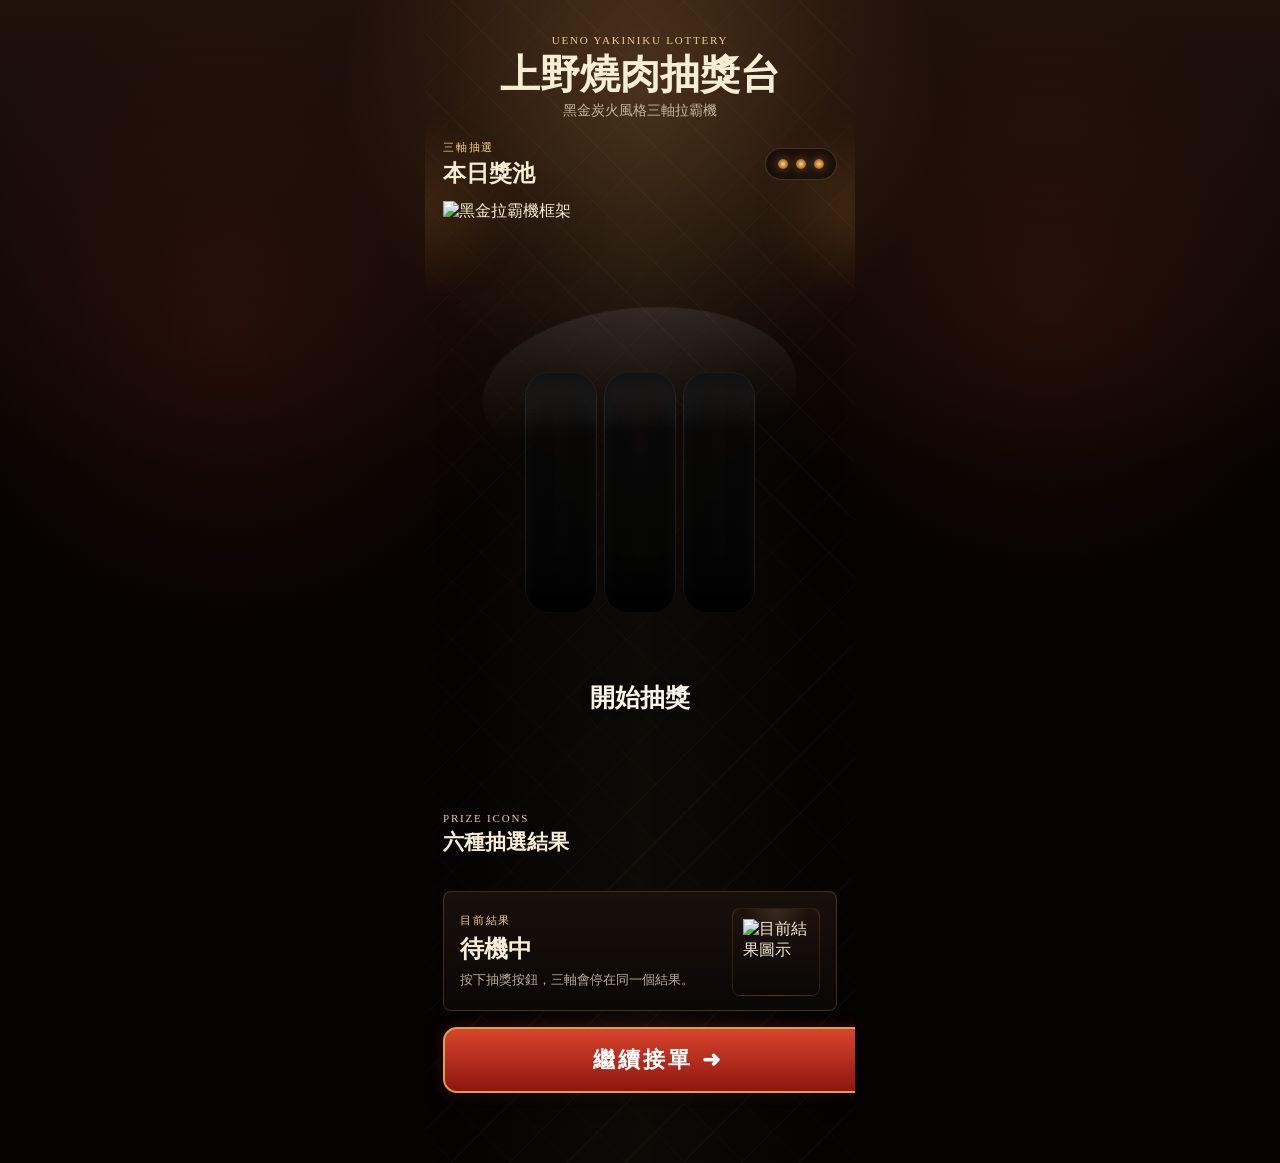
==== slot/index.html @ e1900e14 "slot 頁加 CSS/JS 版本號，強制更新對稱修正（避免快取舊版） Co-Authored-By: Claude Opus 4.8 <noreply@anthropic.com>" ====
<!doctype html>
<html lang="zh-Hant">
<head>
  <meta charset="utf-8" />
  <meta name="viewport" content="width=device-width, initial-scale=1, viewport-fit=cover" />
  <meta name="theme-color" content="#140b07" />
  <title>上野燒肉拉霸機</title>
  <link rel="stylesheet" href="./style.css?v=2" />
</head>
<body>
  <main class="slot-app">
    <div class="backdrop-glow backdrop-glow--left" aria-hidden="true"></div>
    <div class="backdrop-glow backdrop-glow--right" aria-hidden="true"></div>

    <header class="brand-bar">
      <p class="brand-bar__eyebrow">UENO YAKINIKU LOTTERY</p>
      <h1 class="brand-bar__title">上野燒肉抽獎台</h1>
      <p class="brand-bar__subtitle">黑金炭火風格三軸拉霸機</p>
    </header>

    <section class="machine-stage" aria-labelledby="machineTitle">
      <div class="machine-stage__header">
        <div>
          <p class="stage-chip">三軸抽選</p>
          <h2 id="machineTitle" class="stage-title">本日獎池</h2>
        </div>
        <div class="status-lamp" aria-hidden="true">
          <span></span>
          <span></span>
          <span></span>
        </div>
      </div>

      <div class="machine-shell">
        <img class="machine-frame" src="./assets/transparent/slot-frame.png" alt="黑金拉霸機框架" />

        <div class="machine-reels" aria-live="polite">
          <div class="reel-window">
            <div class="reel-track" data-reel="0"></div>
          </div>
          <div class="reel-window">
            <div class="reel-track" data-reel="1"></div>
          </div>
          <div class="reel-window">
            <div class="reel-track" data-reel="2"></div>
          </div>
        </div>

        <button id="spinButton" class="spin-button spin-button--machine" type="button">
          <img class="spin-button__asset" src="./assets/transparent/draw-button.png" alt="" aria-hidden="true" />
          <span class="spin-button__text">開始抽獎</span>
        </button>

        <div class="machine-sheen" aria-hidden="true"></div>
      </div>
    </section>

    <section class="prize-grid" aria-labelledby="prizeGridTitle">
      <div class="section-heading">
        <p class="section-heading__eyebrow">Prize Icons</p>
        <h2 id="prizeGridTitle" class="section-heading__title">六種抽選結果</h2>
      </div>

      <div id="prizeCards" class="prize-grid__cards"></div>
    </section>

    <section class="draw-panel" aria-labelledby="drawStatusTitle">
      <div class="draw-status">
        <div class="draw-status__copy">
          <p class="draw-status__eyebrow" id="drawStatusTitle">目前結果</p>
          <strong id="resultLabel" class="draw-status__title">待機中</strong>
          <p id="resultDetail" class="draw-status__detail">按下抽獎按鈕，三軸會停在同一個結果。</p>
        </div>
        <div class="draw-status__icon">
          <img id="resultIcon" src="./assets/transparent/ember-grill.png" alt="目前結果圖示" />
        </div>
      </div>
    </section>

    <a class="back-to-game" href="../index.html">繼續接單 ➜</a>
  </main>

  <script src="./app.js?v=2"></script>
</body>
</html>
---- slot/style.css ----
* {
  box-sizing: border-box;
}

:root {
  --charcoal-void: #090403;
  --ember-wall: #140b07;
  --ash-brown: #26140d;
  --lacquer-panel: rgba(22, 13, 10, 0.92);
  --gold-rim: #d6a24d;
  --gold-soft: #f3d189;
  --brass-shadow: rgba(92, 54, 17, 0.36);
  --coal-line: rgba(226, 180, 100, 0.22);
  --ember-text: #f8edd5;
  --ember-muted: rgba(248, 237, 213, 0.72);
  --ember-warning: #bf5f2f;
  --machine-width: min(100vw, 430px);
  --app-pad: 18px;
  --window-radius: 24px;
}

html,
body {
  margin: 0;
  min-height: 100%;
  background:
    radial-gradient(circle at 50% 0%, rgba(202, 126, 47, 0.18), transparent 30%),
    radial-gradient(circle at 20% 24%, rgba(96, 35, 18, 0.31), transparent 32%),
    radial-gradient(circle at 80% 24%, rgba(96, 35, 18, 0.31), transparent 32%),
    linear-gradient(180deg, #23110b, #090403 34%, #050201 100%);
  color: var(--ember-text);
  font-family: "BiauKai TC", "STKaiti", "Noto Serif TC", "PingFang TC", "Microsoft JhengHei", serif;
}

body {
  overflow-x: hidden;
}

button {
  font: inherit;
}

.slot-app {
  position: relative;
  width: var(--machine-width);
  margin: 0 auto;
  padding: 20px var(--app-pad) 28px;
  overflow: hidden;
  isolation: isolate;
}

.slot-app::before {
  content: "";
  position: absolute;
  inset: 0;
  background:
    linear-gradient(90deg, transparent 0, rgba(255, 227, 160, 0.04) 50%, transparent 100%),
    repeating-linear-gradient(
      135deg,
      transparent 0 20px,
      rgba(255, 210, 132, 0.022) 20px 21px,
      transparent 21px 41px
    ),
    repeating-linear-gradient(
      45deg,
      transparent 0 20px,
      rgba(255, 210, 132, 0.022) 20px 21px,
      transparent 21px 41px
    );
  pointer-events: none;
  z-index: -2;
}

.backdrop-glow {
  position: absolute;
  top: 120px;
  width: 180px;
  height: 180px;
  border-radius: 50%;
  background: radial-gradient(circle, rgba(220, 150, 60, 0.16), transparent 68%);
  filter: blur(14px);
  z-index: -1;
}

.backdrop-glow--left {
  left: -90px;
}

.backdrop-glow--right {
  right: -90px;
}

.brand-bar {
  padding: 8px 2px 20px;
  text-align: center;
}

.brand-bar__eyebrow,
.section-heading__eyebrow,
.draw-status__eyebrow,
.stage-chip {
  margin: 0;
  color: var(--gold-soft);
  font-size: 11px;
  letter-spacing: 1.8px;
  text-transform: uppercase;
}

.brand-bar__title {
  margin: 8px 0 6px;
  font-size: clamp(32px, 8vw, 40px);
  line-height: 1.05;
  font-weight: 900;
}

.brand-bar__subtitle {
  margin: 0;
  color: var(--ember-muted);
  font-size: 14px;
}

.machine-stage,
.prize-grid,
.draw-panel {
  position: relative;
}

.machine-stage__header,
.section-heading,
.draw-status {
  display: flex;
  align-items: center;
  justify-content: space-between;
  gap: 12px;
}

.stage-title,
.section-heading__title {
  margin: 6px 0 0;
  font-size: 23px;
  line-height: 1.15;
}

.status-lamp {
  display: flex;
  align-items: center;
  gap: 8px;
  padding: 10px 12px;
  border: 1px solid var(--coal-line);
  border-radius: 999px;
  background: rgba(18, 10, 8, 0.66);
}

.status-lamp span {
  display: block;
  width: 10px;
  height: 10px;
  border-radius: 50%;
  background: radial-gradient(circle, #ffd378, #a86222 70%);
  box-shadow: 0 0 10px rgba(255, 197, 108, 0.4);
}

.machine-shell {
  position: relative;
  margin-top: 14px;
  aspect-ratio: 2 / 3;
  overflow: visible;
}

.machine-frame {
  display: block;
  width: 100%;
  height: 100%;
  object-fit: contain;
  filter: drop-shadow(0 20px 28px rgba(0, 0, 0, 0.34));
  user-select: none;
  -webkit-user-drag: none;
}

.machine-reels {
  position: absolute;
  left: 20.8%;
  top: 28.8%;
  width: 58.4%;
  height: 40.8%;
  display: grid;
  grid-template-columns: repeat(3, 1fr);
  gap: 2.9%;
}

.reel-window {
  position: relative;
  overflow: hidden;
  height: 100%;
  border-radius: var(--window-radius);
  background:
    linear-gradient(180deg, rgba(255, 255, 255, 0.08), transparent 24%),
    linear-gradient(180deg, rgba(12, 12, 12, 0.74), rgba(4, 4, 4, 0.92));
  box-shadow:
    inset 0 0 0 1px rgba(254, 219, 150, 0.1),
    inset 0 22px 30px rgba(255, 255, 255, 0.03),
    inset 0 -24px 30px rgba(0, 0, 0, 0.18);
}

.reel-window::before,
.reel-window::after {
  content: "";
  position: absolute;
  left: 0;
  width: 100%;
  height: 18%;
  z-index: 2;
  pointer-events: none;
}

.reel-window::before {
  top: 0;
  background: linear-gradient(180deg, rgba(0, 0, 0, 0.58), transparent);
}

.reel-window::after {
  bottom: 0;
  background: linear-gradient(0deg, rgba(0, 0, 0, 0.6), transparent);
}

.reel-track {
  position: absolute;
  inset: 0;
  will-change: transform;
}

.reel-symbol {
  display: flex;
  align-items: center;
  justify-content: center;
  padding: 6px;
}

.reel-symbol__plate {
  display: flex;
  align-items: center;
  justify-content: center;
  width: 100%;
  height: 100%;
  padding: 6px;
  border-radius: 22px;
  background:
    radial-gradient(circle at top, rgba(255, 236, 184, 0.16), transparent 30%),
    linear-gradient(180deg, rgba(29, 18, 14, 0.95), rgba(10, 7, 5, 0.98));
  border: 1px solid rgba(218, 163, 79, 0.2);
}

.reel-symbol img {
  width: 100%;
  height: 100%;
  object-fit: contain;
  object-position: center;
  transform: scale(var(--reel-scale, 1.22));
  transform-origin: center;
  filter: drop-shadow(0 8px 12px rgba(0, 0, 0, 0.32));
  user-select: none;
  -webkit-user-drag: none;
}

.machine-sheen {
  position: absolute;
  inset: 18% 10% auto;
  height: 28%;
  border-radius: 50%;
  background: linear-gradient(180deg, rgba(255, 255, 255, 0.08), transparent 75%);
  transform: rotate(-5deg);
  pointer-events: none;
  mix-blend-mode: screen;
}

.prize-grid {
  margin-top: 20px;
}

.prize-grid .section-heading {
  display: block;
}

.prize-grid .section-heading__title {
  font-size: 21px;
}

.prize-grid__cards {
  display: grid;
  grid-template-columns: repeat(3, minmax(0, 1fr));
  gap: 10px;
  margin-top: 14px;
}

.prize-card {
  position: relative;
  min-height: 134px;
  padding: 10px 10px 12px;
  border: 1px solid var(--coal-line);
  border-radius: 8px;
  background:
    linear-gradient(180deg, rgba(32, 20, 15, 0.95), rgba(12, 8, 6, 0.98));
  transition: transform 160ms ease, border-color 160ms ease, background 160ms ease;
}

.prize-card.is-active {
  border-color: rgba(243, 209, 137, 0.52);
  background:
    radial-gradient(circle at top, rgba(210, 144, 54, 0.16), transparent 40%),
    linear-gradient(180deg, rgba(39, 24, 17, 0.98), rgba(12, 8, 6, 1));
  transform: translateY(-2px);
}

.prize-card__rank {
  display: inline-flex;
  margin-bottom: 8px;
  padding: 4px 8px;
  border-radius: 999px;
  background: rgba(255, 228, 171, 0.08);
  color: var(--gold-soft);
  font-size: 11px;
}

.prize-card__icon {
  display: flex;
  align-items: center;
  justify-content: center;
  height: 64px;
  margin-bottom: 10px;
}

.prize-card__icon img {
  width: 58px;
  height: 58px;
  object-fit: contain;
}

.prize-card__name {
  margin: 0;
  font-size: 15px;
  line-height: 1.2;
}

.prize-card__note {
  margin: 4px 0 0;
  color: var(--ember-muted);
  font-size: 12px;
  line-height: 1.35;
}

.draw-panel {
  margin-top: 22px;
  padding-bottom: 12px;
}

.spin-button {
  position: relative;
  display: block;
  width: 100%;
  padding: 0;
  border: 0;
  background: transparent;
  cursor: pointer;
}

.spin-button:disabled {
  cursor: wait;
}

.spin-button__asset {
  display: block;
  width: 100%;
  height: auto;
}

.spin-button__text {
  position: absolute;
  inset: 0;
  display: flex;
  align-items: center;
  justify-content: center;
  padding: 0 16px;
  color: #fdf6e8;
  font-size: clamp(24px, 6vw, 30px);
  font-weight: 900;
  letter-spacing: 2px;
  text-shadow: 0 2px 10px rgba(0, 0, 0, 0.45);
}

.spin-button.spin-button--machine {
  position: absolute;
  left: 25.1%;
  top: 79.2%;
  width: 49.8%;
  height: 8.9%;
  display: flex;
  align-items: center;
  justify-content: center;
  overflow: visible;
  border-radius: 14px;
  z-index: 4;
}

.spin-button.spin-button--machine .spin-button__asset {
  display: none;
}

.spin-button.spin-button--machine .spin-button__text {
  position: static;
  display: block;
  padding: 0;
  font-size: clamp(20px, 5vw, 25px);
  line-height: 1;
  letter-spacing: 0;
  transform: translateY(2px);
  white-space: nowrap;
}

.draw-status {
  margin-top: 0;
  padding: 16px 16px 14px;
  border: 1px solid var(--coal-line);
  border-radius: 8px;
  background:
    linear-gradient(180deg, rgba(26, 16, 12, 0.95), rgba(11, 7, 5, 0.98));
}

.draw-status__copy {
  min-width: 0;
  flex: 1;
}

.draw-status__title {
  display: block;
  margin-top: 8px;
  font-size: 24px;
  line-height: 1.1;
}

.draw-status__detail {
  margin: 8px 0 0;
  color: var(--ember-muted);
  font-size: 13px;
  line-height: 1.45;
}

.draw-status__icon {
  display: flex;
  align-items: center;
  justify-content: center;
  width: 88px;
  aspect-ratio: 1;
  border-radius: 8px;
  background:
    radial-gradient(circle at top, rgba(255, 231, 180, 0.12), transparent 34%),
    linear-gradient(180deg, rgba(31, 18, 14, 0.96), rgba(9, 7, 5, 1));
  border: 1px solid rgba(216, 162, 77, 0.16);
}

.draw-status__icon img {
  width: 66px;
  height: 66px;
  object-fit: contain;
}

@media (max-width: 360px) {
  .slot-app {
    padding-inline: 14px;
  }

  .stage-title,
  .section-heading__title {
    font-size: 21px;
  }

  .prize-grid__cards {
    gap: 8px;
  }

  .prize-card {
    min-height: 126px;
    padding-inline: 8px;
  }

  .prize-card__name {
    font-size: 14px;
  }

  .draw-status__title {
    font-size: 22px;
  }

  .spin-button.spin-button--machine {
    left: 24.8%;
    top: 79.1%;
    width: 50.4%;
    height: 9%;
  }
}

@media (min-width: 720px) {
  body {
    background:
      radial-gradient(circle at 50% 8%, rgba(219, 158, 73, 0.2), transparent 24%),
      radial-gradient(circle at 18% 28%, rgba(96, 34, 20, 0.3), transparent 24%),
      radial-gradient(circle at 82% 26%, rgba(101, 36, 17, 0.28), transparent 22%),
      linear-gradient(180deg, #21110b, #050201 40%, #050201 100%);
  }

  .slot-app {
    padding-top: 26px;
    padding-bottom: 40px;
  }
}

/* 繼續接單：回遊戲 */
.back-to-game {
  display: block;
  width: var(--machine-width);
  margin: 4px auto 30px;
  padding: 16px;
  text-align: center;
  text-decoration: none;
  border-radius: 14px;
  border: 2px solid var(--gold-rim);
  background: linear-gradient(#d8452c, #8f150f);
  color: #fff;
  font-size: 22px;
  font-weight: 900;
  letter-spacing: 3px;
  box-shadow: 0 6px 18px rgba(0, 0, 0, 0.5), 0 0 16px rgba(255, 90, 40, 0.18);
}
.back-to-game:active {
  transform: translateY(1px);
}
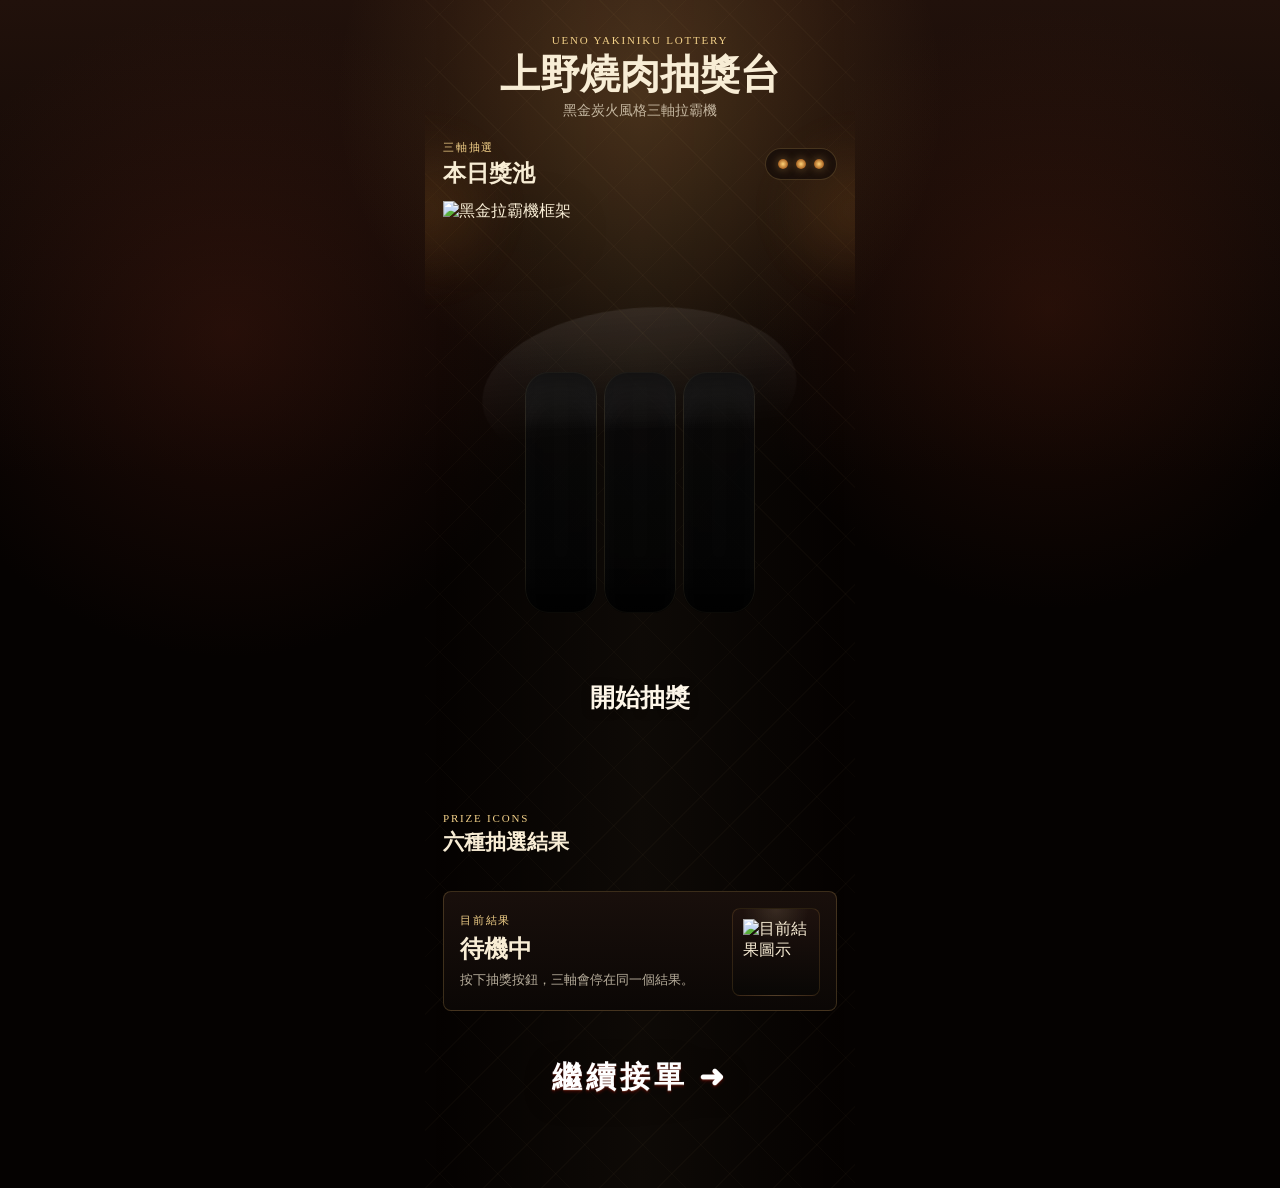
==== commit 26f2ad8b: "修正繼續接單按鈕溢出：width 改 100%/max 360px，完整置中不被裁 Co-Authored-By: Claude Opus 4.8 <noreply@anthropic.com>" ====
--- a/slot/index.html
+++ b/slot/index.html
@@ -5,7 +5,7 @@
   <meta name="viewport" content="width=device-width, initial-scale=1, viewport-fit=cover" />
   <meta name="theme-color" content="#140b07" />
   <title>上野燒肉拉霸機</title>
-  <link rel="stylesheet" href="./style.css?v=2" />
+  <link rel="stylesheet" href="./style.css?v=4" />
 </head>
 <body>
   <main class="slot-app">
--- a/slot/style.css
+++ b/slot/style.css
@@ -513,23 +513,24 @@
   }
 }
 
-/* 繼續接單：回遊戲 */
+/* 繼續接單：紅金圖片按鈕（圖底 + 疊字） */
 .back-to-game {
-  display: block;
-  width: var(--machine-width);
-  margin: 4px auto 30px;
-  padding: 16px;
-  text-align: center;
+  display: flex;
+  align-items: center;
+  justify-content: center;
+  width: 100%;
+  max-width: 360px;
+  aspect-ratio: 1100 / 272;
+  margin: 10px auto 26px;
+  background: url("./assets/btn_continue.png") center / contain no-repeat;
   text-decoration: none;
-  border-radius: 14px;
-  border: 2px solid var(--gold-rim);
-  background: linear-gradient(#d8452c, #8f150f);
   color: #fff;
-  font-size: 22px;
+  font-size: 30px;
   font-weight: 900;
-  letter-spacing: 3px;
-  box-shadow: 0 6px 18px rgba(0, 0, 0, 0.5), 0 0 16px rgba(255, 90, 40, 0.18);
+  letter-spacing: 4px;
+  text-shadow: 0 2px 3px rgba(110, 8, 0, 0.55), 0 1px 0 rgba(255, 205, 160, 0.25);
+  filter: drop-shadow(0 6px 14px rgba(0, 0, 0, 0.45));
 }
 .back-to-game:active {
-  transform: translateY(1px);
-}
+  transform: translateY(2px);
+}
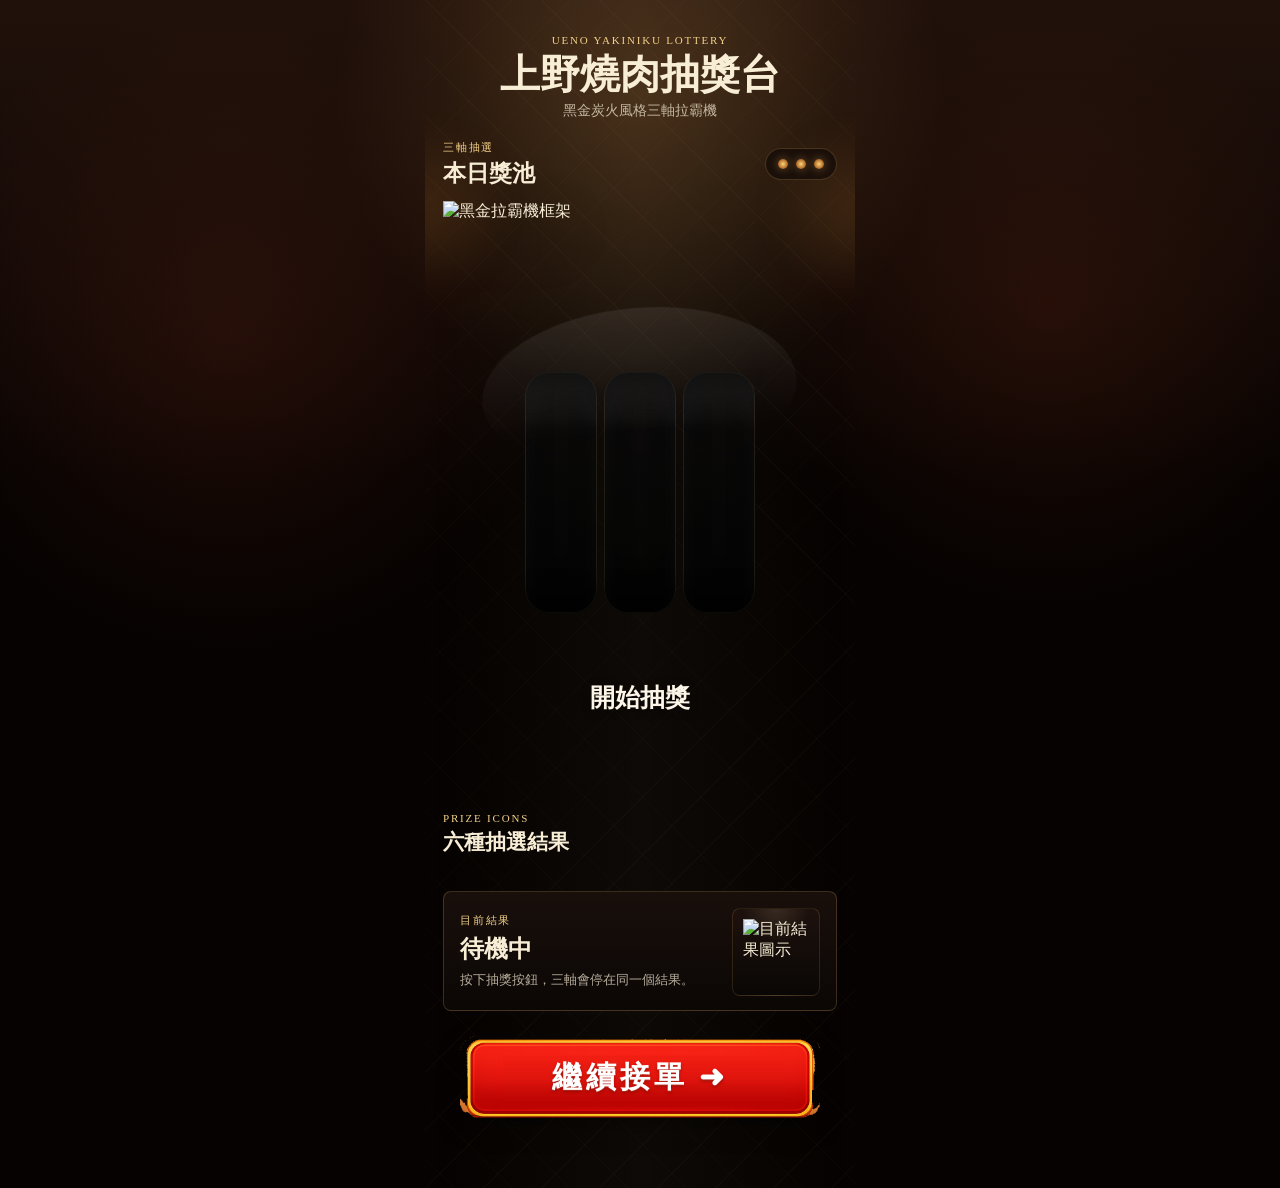
==== commit 8cef662a: "繼續接單按鈕重新精確去背，移除四角黑色殘影 只保留金邊內側純色按鈕本體，砍掉金邊外所有半透明殘留像素  Co-Authored-By: Claude Opus 4.7 <noreply@anthrop" ====
--- a/slot/index.html
+++ b/slot/index.html
@@ -5,7 +5,7 @@
   <meta name="viewport" content="width=device-width, initial-scale=1, viewport-fit=cover" />
   <meta name="theme-color" content="#140b07" />
   <title>上野燒肉拉霸機</title>
-  <link rel="stylesheet" href="./style.css?v=4" />
+  <link rel="stylesheet" href="./style.css?v=6" />
 </head>
 <body>
   <main class="slot-app">
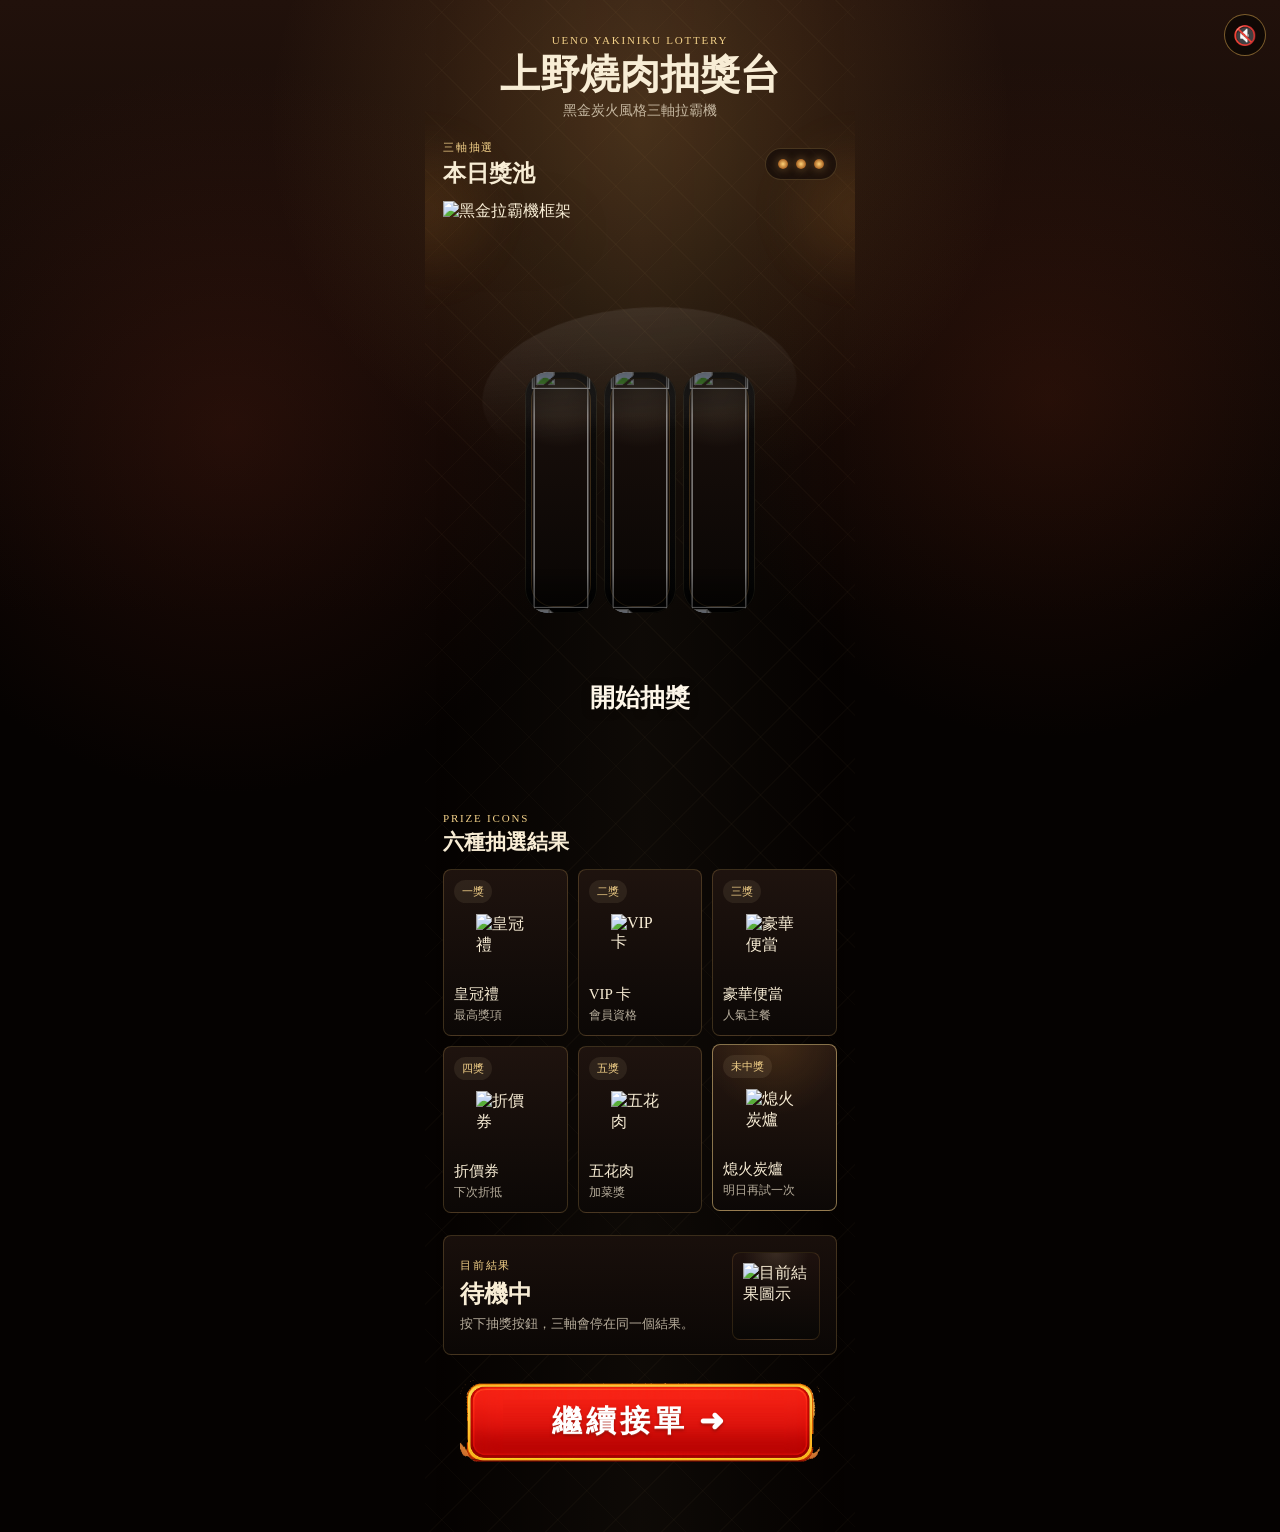
==== commit d7a7ef48: "新增背景音樂(無限循環,遊戲頁+抽獎頁,🔊開關)並更新 README - assets/bgm.mp3 日式炭火 BGM(128kbps),loop 無限循環 - 主遊戲與拉霸機頁皆內建,右上角 🔊/" ====
--- a/slot/index.html
+++ b/slot/index.html
@@ -5,7 +5,7 @@
   <meta name="viewport" content="width=device-width, initial-scale=1, viewport-fit=cover" />
   <meta name="theme-color" content="#140b07" />
   <title>上野燒肉拉霸機</title>
-  <link rel="stylesheet" href="./style.css?v=6" />
+  <link rel="stylesheet" href="./style.css?v=8" />
 </head>
 <body>
   <main class="slot-app">
@@ -75,11 +75,14 @@
           <img id="resultIcon" src="./assets/transparent/ember-grill.png" alt="目前結果圖示" />
         </div>
       </div>
+      <p id="resultCS" class="draw-status__cs"></p>
     </section>
 
     <a class="back-to-game" href="../index.html">繼續接單 ➜</a>
   </main>
 
-  <script src="./app.js?v=2"></script>
+  <audio id="bgm" loop preload="auto" src="../assets/bgm.mp3"></audio>
+  <button id="muteBtn" class="mute-btn" type="button" aria-label="背景音樂開關">🔊</button>
+  <script src="./app.js?v=4"></script>
 </body>
 </html>
--- a/slot/style.css
+++ b/slot/style.css
@@ -513,6 +513,22 @@
   }
 }
 
+/* 客服核銷提示（中獎後顯示） */
+.draw-status__cs {
+  margin: 14px 0 0;
+  padding: 12px 14px;
+  border-radius: 12px;
+  background: linear-gradient(180deg, rgba(231, 181, 83, 0.18), rgba(231, 181, 83, 0.08));
+  border: 1px solid rgba(243, 209, 137, 0.5);
+  color: var(--gold-soft);
+  font-size: 15px;
+  font-weight: 700;
+  line-height: 1.55;
+  text-align: center;
+  letter-spacing: 1px;
+}
+.draw-status__cs:empty { display: none; }
+
 /* 繼續接單：紅金圖片按鈕（圖底 + 疊字） */
 .back-to-game {
   display: flex;
@@ -529,8 +545,10 @@
   font-weight: 900;
   letter-spacing: 4px;
   text-shadow: 0 2px 3px rgba(110, 8, 0, 0.55), 0 1px 0 rgba(255, 205, 160, 0.25);
-  filter: drop-shadow(0 6px 14px rgba(0, 0, 0, 0.45));
 }
 .back-to-game:active {
   transform: translateY(2px);
 }
+/* 背景音樂開關 */
+.mute-btn{position:fixed;top:14px;right:14px;z-index:9999;width:42px;height:42px;border-radius:50%;border:1px solid rgba(214,162,77,.55);background:rgba(10,6,3,.72);color:var(--gold-soft);font-size:19px;line-height:1;cursor:pointer;display:flex;align-items:center;justify-content:center;-webkit-tap-highlight-color:transparent}
+.mute-btn:active{transform:scale(.92)}
